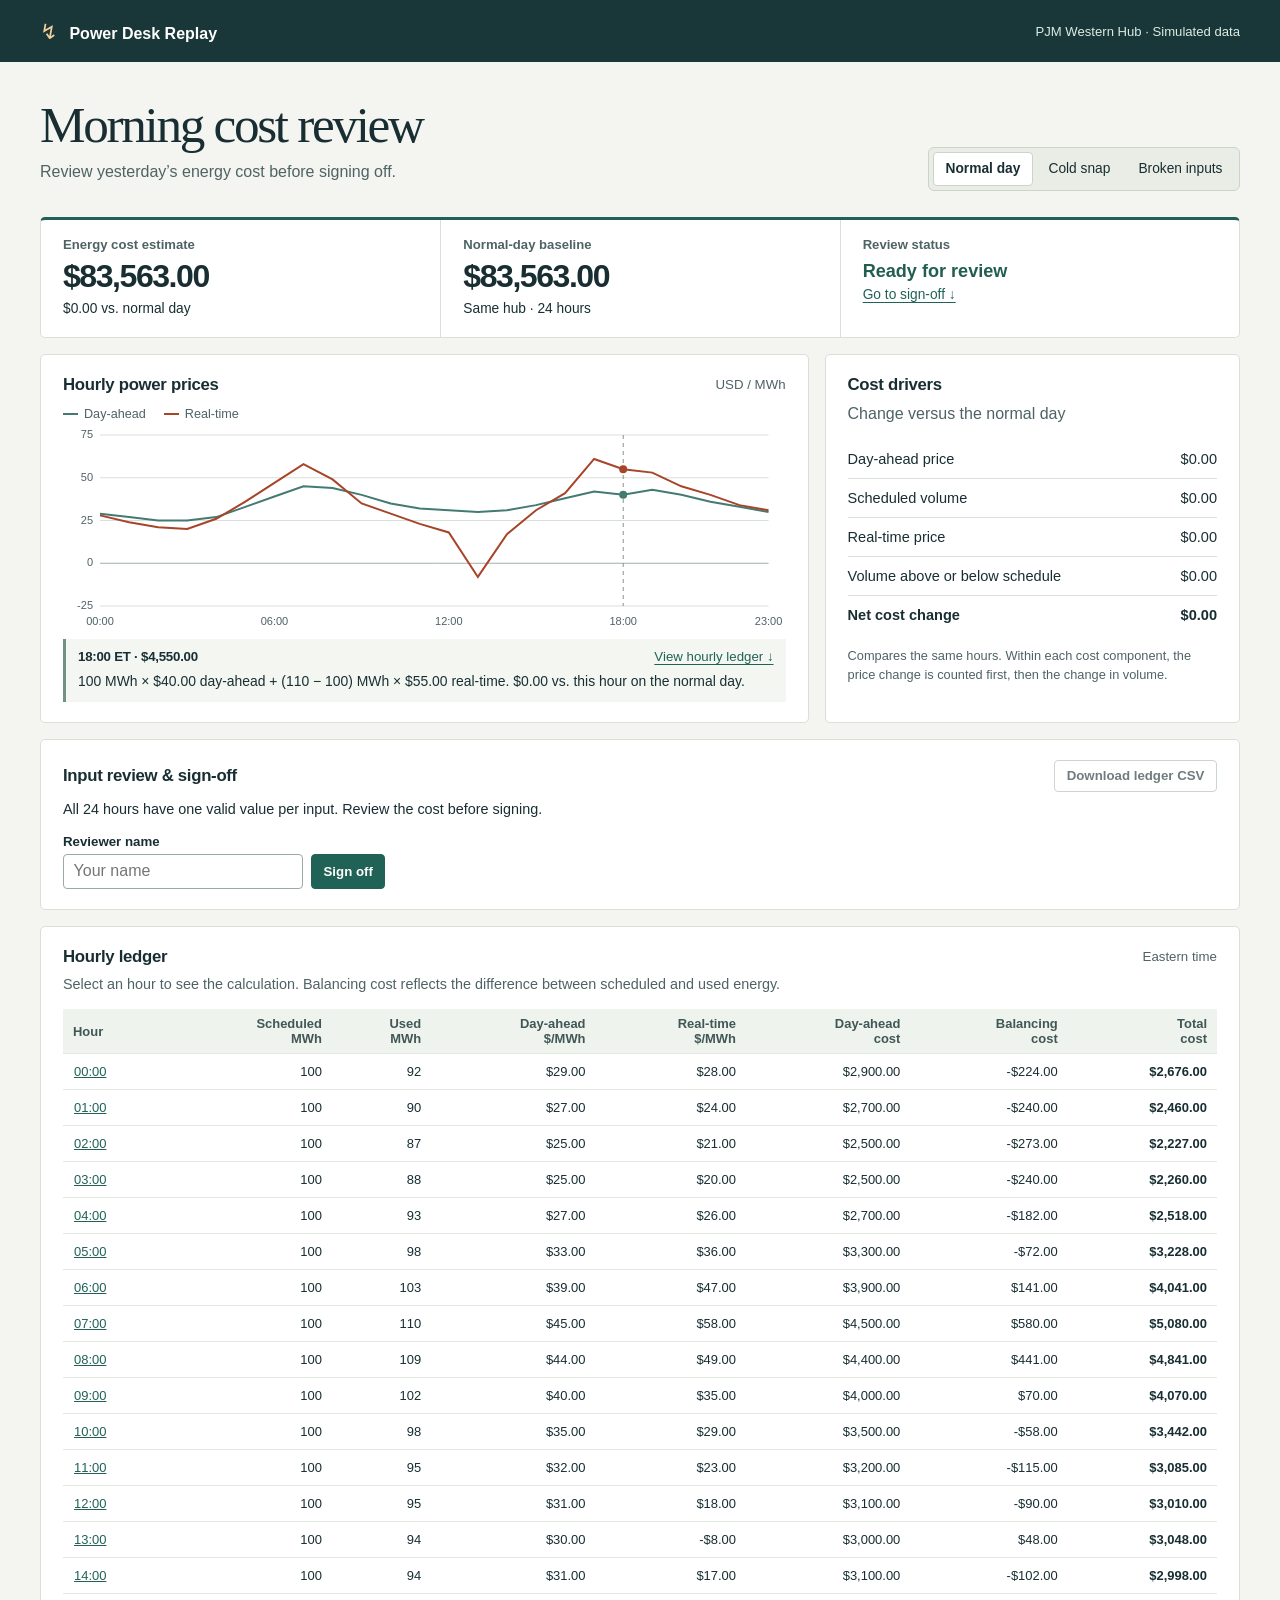
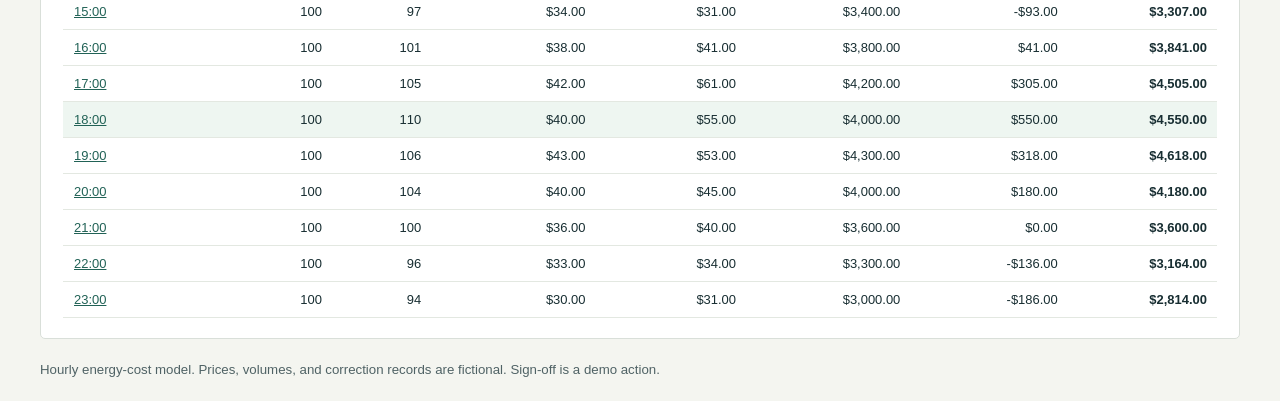
==== index.html @ 056d992d "Build Power Desk Replay demo" ====
<!doctype html>
<html lang="en">
<head>
  <meta charset="utf-8">
  <meta name="viewport" content="width=device-width, initial-scale=1">
  <title>Power Desk Replay</title>
  <link rel="stylesheet" href="styles.css">
  <script defer src="model.js"></script>
  <script defer src="scenarios.js"></script>
  <script defer src="app.js"></script>
</head>
<body>
  <header class="masthead">
    <div class="wrap masthead-inner">
      <div><span class="mark" aria-hidden="true">↯</span> Power Desk Replay</div>
      <span class="market">PJM Western Hub · Simulated data</span>
    </div>
  </header>
  <main class="wrap">
    <div class="page-heading">
      <div>
        <h1>Morning cost review</h1>
        <p>Review yesterday’s energy cost before signing off.</p>
      </div>
      <div class="scenarios" role="group" aria-label="Replay scenario">
        <button type="button" data-scenario="normal">Normal day</button>
        <button type="button" data-scenario="cold">Cold snap</button>
        <button type="button" data-scenario="broken">Broken inputs</button>
      </div>
    </div>
    <section class="overview" aria-label="Cost and review status">
      <div><h2>Energy cost estimate</h2><strong id="total"></strong><p id="variance"></p></div>
      <div><h2>Normal-day baseline</h2><strong id="baseline"></strong><p>Same hub · 24 hours</p></div>
      <div><h2>Review status</h2><p id="status" role="status"></p><a href="#review">Go to sign-off ↓</a></div>
    </section>
    <div class="analysis-grid">
      <section class="panel chart-panel">
        <div class="panel-title">
          <h2>Hourly power prices</h2>
          <span>USD / MWh</span>
        </div>
        <div class="legend"><span>Day-ahead</span><span>Real-time</span></div>
        <canvas id="price-chart" role="img" aria-label="Hourly day-ahead and real-time price chart. Prices are listed in the hourly ledger."></canvas>
        <div class="hour-review">
          <div class="panel-title"><h3 id="hour-title"></h3><a href="#ledger">View hourly ledger ↓</a></div>
          <p id="hour-detail"></p>
        </div>
      </section>
      <section class="panel drivers">
        <div class="panel-title"><h2>Cost drivers</h2></div>
        <p class="subtle">Change versus the normal day</p>
        <dl id="drivers"></dl>
        <p class="driver-foot" id="driver-note"></p>
      </section>
    </div>
    <section class="panel" id="review">
      <div class="panel-title"><h2>Input review &amp; sign-off</h2><button type="button" id="export" class="button outline" disabled>Download ledger CSV</button></div>
      <p id="review-summary"></p>
      <div id="issues"></div>
      <form id="sign-form">
        <label for="reviewer">Reviewer name</label>
        <div class="form-row"><input id="reviewer" required maxlength="60" autocomplete="off" placeholder="Your name"><button class="button primary" type="submit">Sign off</button></div>
      </form>
      <div id="review-log" hidden><h3>Review history</h3><ol id="events"></ol></div>
    </section>
    <section class="panel" id="ledger">
      <div class="panel-title"><h2>Hourly ledger</h2><span>Eastern time</span></div>
      <p class="subtle">Select an hour to see the calculation. Balancing cost reflects the difference between scheduled and used energy.</p>
      <div class="table-scroll" tabindex="0" role="region" aria-label="Scrollable hourly ledger">
        <table>
          <thead><tr><th scope="col">Hour</th><th scope="col">Scheduled<br>MWh</th><th scope="col">Used<br>MWh</th><th scope="col">Day-ahead<br>$/MWh</th><th scope="col">Real-time<br>$/MWh</th><th scope="col">Day-ahead<br>cost</th><th scope="col">Balancing<br>cost</th><th scope="col">Total<br>cost</th></tr></thead>
          <tbody id="hourly"></tbody>
        </table>
      </div>
    </section>
    <footer>Hourly energy-cost model. Prices, volumes, and correction records are fictional. Sign-off is a demo action.</footer>
  </main>
</body>
</html>
---- styles.css ----
:root {
  color-scheme: light;
  --ink: #182e32;
  --muted: #4f6265;
  --paper: #f4f5f0;
  --line: #d9dfd9;
  --accent: #a74429;
  --teal: #216256;
  font-family: "Segoe UI", sans-serif;
  color: var(--ink);
  background: var(--paper);
  font-synthesis: none;
}
* { box-sizing: border-box; }
body { margin: 0; }
button, input { font: inherit; }
button:not(:disabled) { cursor: pointer; }
:focus-visible { outline: 2px solid #9c422b; outline-offset: 3px; }
a { color: var(--teal); text-underline-offset: 3px; }
[hidden] { display: none !important; }
.wrap { width: min(1200px, calc(100% - 72px)); margin-inline: auto; }
.masthead { background: #193739; color: #fff; }
.masthead-inner, .page-heading, .panel-title { display: flex; align-items: center; justify-content: space-between; gap: 12px; }
.masthead-inner { min-height: 62px; font-weight: 650; }
.mark { display: inline-block; color: #f5cf9b; margin-right: 7px; font-size: 1.32rem; }
.market { color: #deebe2; font-size: .82rem; font-weight: 450; }
main { padding-top: 36px; }
.page-heading { align-items: end; margin-bottom: 26px; flex-wrap: wrap; }
h1 { font-family: Georgia, serif; font-size: clamp(2rem, 4vw, 3.25rem); font-weight: 500; letter-spacing: -.045em; margin: 0; line-height: 1.07; }
p { margin: .45rem 0; line-height: 1.5; }
.page-heading p, .subtle, .panel-title span, footer { color: var(--muted); }
.scenarios { display: flex; padding: 4px; border: 1px solid #cbd4cb; background: #e9ede6; border-radius: 6px; gap: 3px; }
.scenarios button { padding: .55rem .72rem; border: 1px solid transparent; background: transparent; color: var(--ink); border-radius: 4px; white-space: nowrap; font-size: .86rem; }
.scenarios button[aria-pressed="true"] { background: white; border-color: #cbd4cb; font-weight: 650; }
.overview { display: grid; grid-template-columns: repeat(3, 1fr); border: 1px solid var(--line); border-top: 3px solid var(--teal); background: #fff; border-radius: 5px; margin-bottom: 16px; }
.overview > div { padding: 17px 22px; min-width: 0; }
.overview > div + div { border-left: 1px solid var(--line); }
.overview h2 { font-size: .82rem; font-weight: 650; margin: 0 0 .38rem; color: var(--muted); }
.overview strong { font-size: clamp(1.4rem, 3vw, 2rem); letter-spacing: -.045em; font-variant-numeric: tabular-nums; }
.overview p, .overview a { font-size: .86rem; margin: .23rem 0 0; }
#status { font-size: 1.13rem; font-weight: 700; overflow-wrap: anywhere; }
.hold { color: #97351e; }
.cleared { color: #215e4f; }
.analysis-grid { display: grid; grid-template-columns: minmax(0, 1.85fr) minmax(0, 1fr); gap: 16px; }
.panel { min-width: 0; border: 1px solid var(--line); border-radius: 5px; background: #fff; padding: 20px 22px; margin-bottom: 16px; scroll-margin-top: 12px; }
.panel h2, .panel h3 { margin: 0; font-size: 1.05rem; letter-spacing: -.018em; }
.panel h3, .panel-title span, .panel-title a { font-size: .83rem; }
.legend { display: flex; gap: 18px; align-items: center; font-size: .79rem; color: var(--muted); margin-top: 12px; }
.legend span::before { content: ""; display: inline-block; width: 15px; border-top: 2px solid #437a72; vertical-align: middle; margin-right: 6px; }
.legend span:last-child::before { border-color: var(--accent); }
canvas { width: 100%; height: 205px; display: block; margin-top: 4px; cursor: crosshair; }
.hour-review { background: #f3f6f1; border-left: 3px solid #709386; padding: 10px 12px; margin-top: 9px; }
.hour-review p { margin-bottom: 0; font-size: .87rem; }
.drivers dl { margin: 14px 0 0; font-variant-numeric: tabular-nums; }
.drivers dl div { display: flex; justify-content: space-between; gap: 12px; padding: 11px 0; border-bottom: 1px solid var(--line); font-size: .91rem; }
.drivers dl div:last-child { font-weight: 750; border-bottom: 0; }
.drivers dd { margin: 0; white-space: nowrap; }
.driver-foot { font-size: .8rem; color: var(--muted); margin-top: 12px; }
#review-summary, #ledger > p { font-size: .9rem; }
.issue { border-left: 3px solid var(--accent); background: #faf2ed; margin: 12px 0; padding: 10px 12px; display: flex; align-items: center; justify-content: space-between; gap: 10px; flex-wrap: wrap; }
.issue p { margin: 0; font-size: .83rem; }
.button { padding: .47rem .72rem; border: 1px solid #aabdb3; border-radius: 4px; background: #fff; color: var(--ink); font-weight: 650; font-size: .83rem; }
.button:hover:not(:disabled) { background: #ebf3ec; }
.button.primary { background: #216256; color: white; border-color: #216256; }
.button.primary:hover:not(:disabled) { background: #164d43; }
.button:disabled, input:disabled { opacity: .62; }
form { margin-top: 14px; }
form label { display: block; font-size: .83rem; font-weight: 650; margin-bottom: 5px; }
.form-row { display: flex; flex-wrap: wrap; gap: 8px; }
input { width: min(240px, 100%); padding: .44rem .6rem; border: 1px solid #9aab9f; border-radius: 4px; color: var(--ink); }
#review-log { margin-top: 15px; }
#events { margin: 5px 0 0; padding-left: 20px; font-size: .85rem; line-height: 1.65; }
.table-scroll { overflow: auto; margin-top: 14px; }
table { width: 100%; min-width: 660px; border-collapse: collapse; font-size: .81rem; font-variant-numeric: tabular-nums; }
th, td { text-align: right; padding: 7px 10px; border-bottom: 1px solid #e3e8e1; }
th { background: #eff3ee; color: #405755; font-weight: 650; }
th:first-child, td:first-child { text-align: left; }
tbody tr:hover, tr.selected { background: #eef6f1; }
tr.blocked { color: #97351e; }
td button { border: none; background: transparent; padding: 3px 1px; color: var(--teal); text-decoration: underline; }
td:last-child { font-weight: 650; }
footer { font-size: .83rem; padding: 7px 0 24px; }
@media (max-width: 800px) {
  .wrap { width: calc(100% - 36px); }
  .analysis-grid { grid-template-columns: minmax(0, 1fr); gap: 0; }
}
@media (max-width: 480px) {
  .wrap { width: calc(100% - 24px); }
  main { padding-top: 23px; }
  .market { text-align: right; font-size: .73rem; }
  .overview { grid-template-columns: repeat(2, minmax(0, 1fr)); }
  .overview > div { padding: 12px; }
  .overview > div:last-child { grid-column: 1 / -1; border-left: 0; border-top: 1px solid var(--line); }
  .panel { padding: 15px 12px; }
}
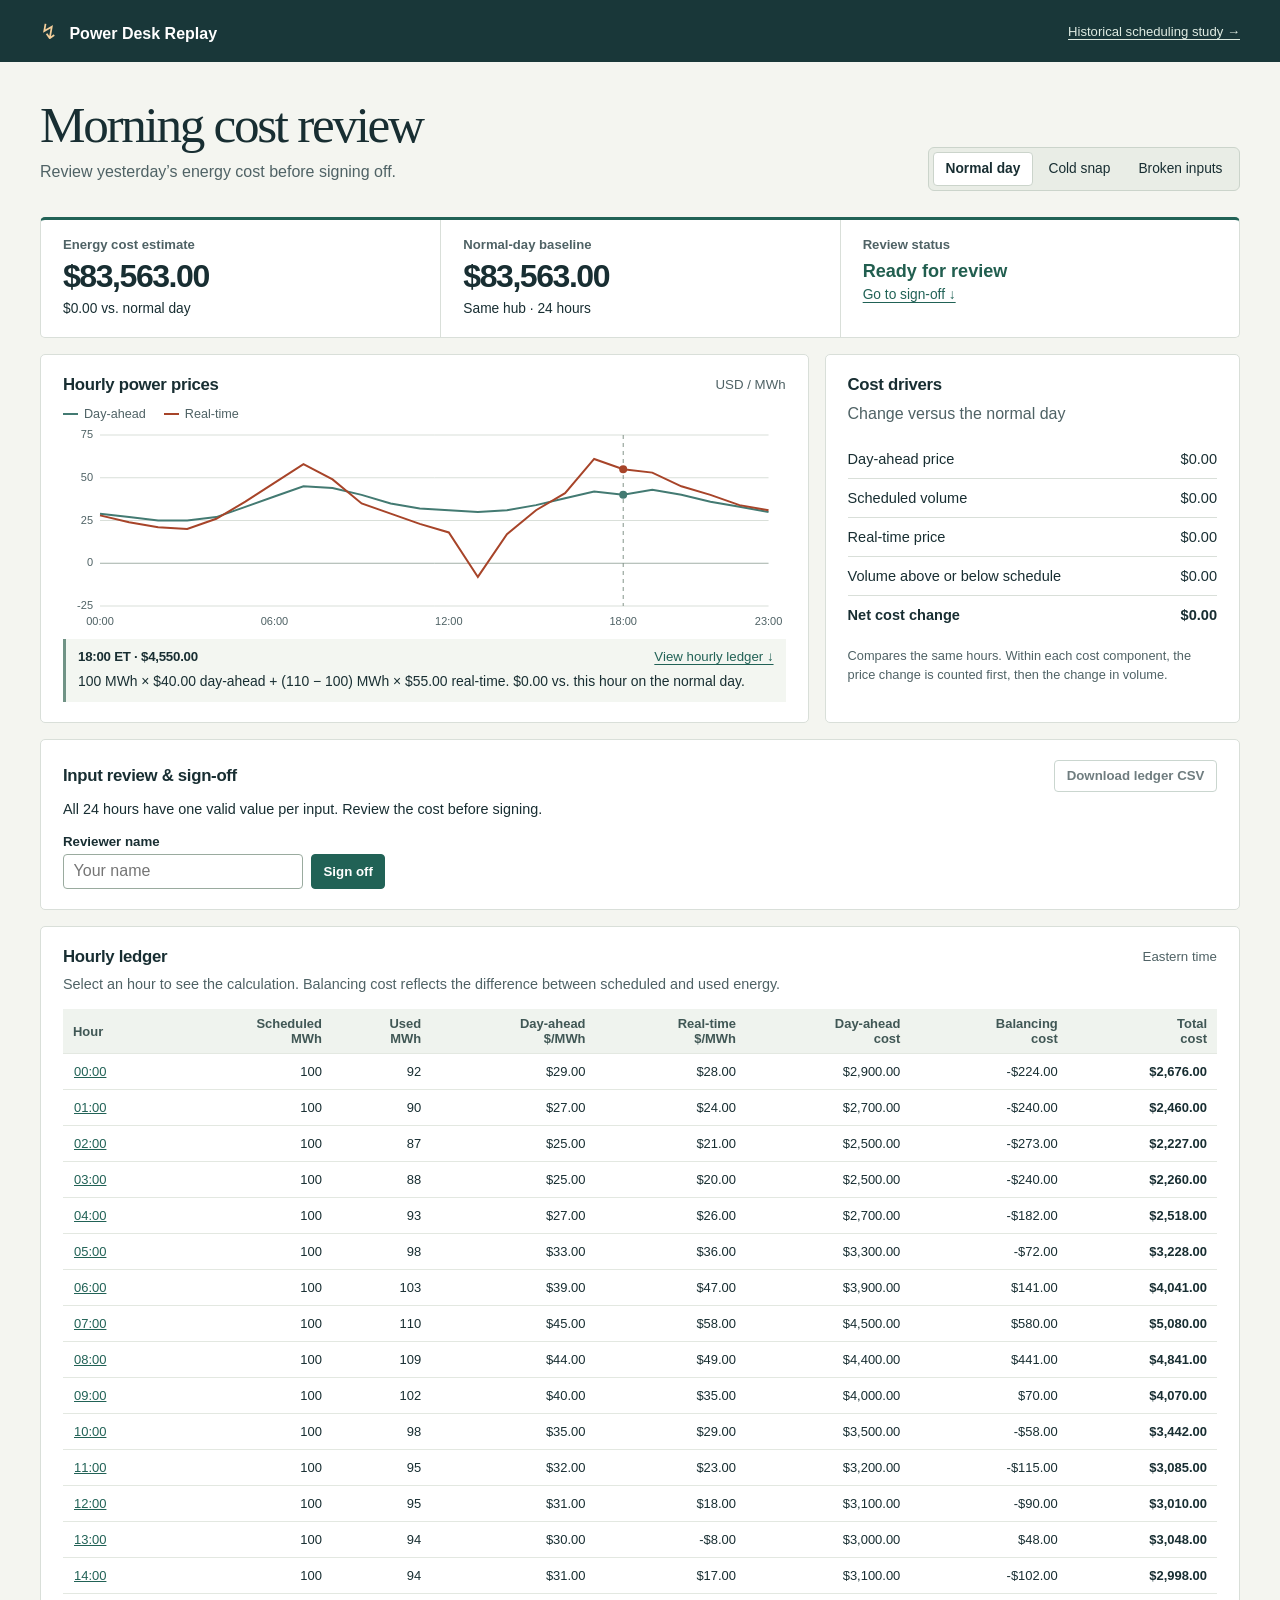
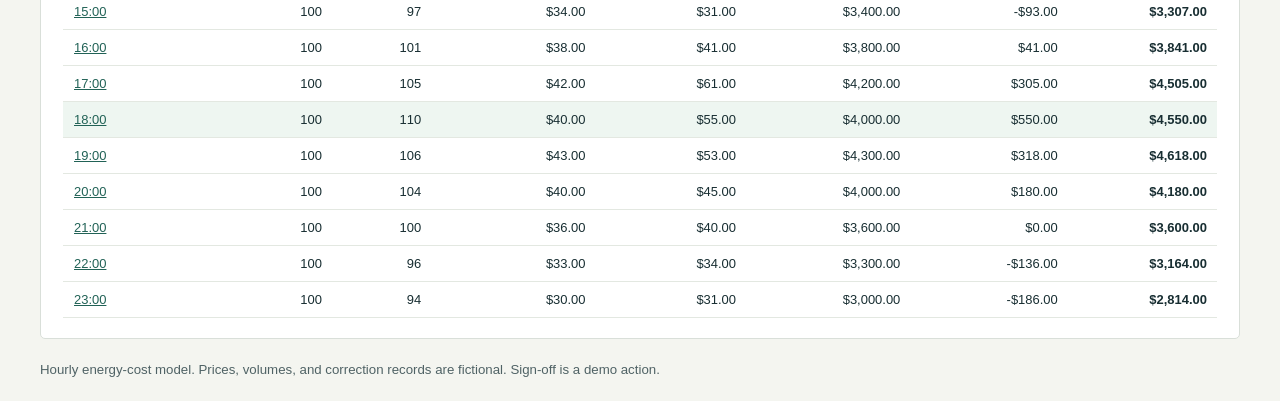
==== commit 580e6edb: "Evaluate power schedules against historical NYISO prices" ====
--- a/index.html
+++ b/index.html
@@ -13,7 +13,7 @@
   <header class="masthead">
     <div class="wrap masthead-inner">
       <div><span class="mark" aria-hidden="true">↯</span> Power Desk Replay</div>
-      <span class="market">PJM Western Hub · Simulated data</span>
+      <a class="market" href="study.html">Historical scheduling study →</a>
     </div>
   </header>
   <main class="wrap">
